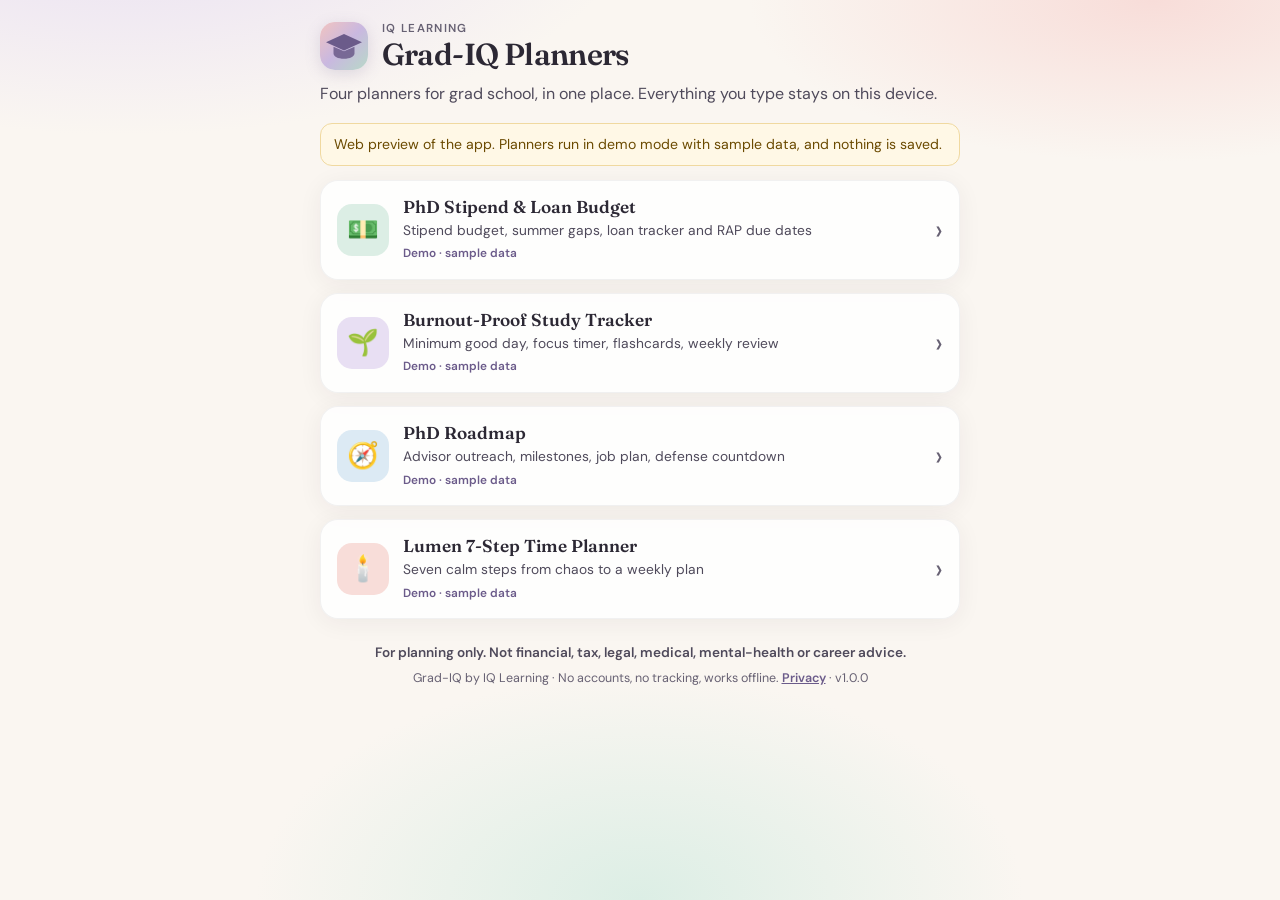
==== index.html @ fe8b84c4 "Grad-IQ Planners app: web preview (demo planners only)" ====
<!DOCTYPE html>
<html lang="en">
<head>
<meta charset="UTF-8">
<meta name="viewport" content="width=device-width, initial-scale=1, viewport-fit=cover">
<meta name="theme-color" content="#faf6f1">
<meta http-equiv="Content-Security-Policy" content="default-src 'self'; img-src 'self' data: blob:; style-src 'self' 'unsafe-inline'; script-src 'self' 'unsafe-inline'; font-src 'self'; connect-src 'self' blob: data:">
<title>Grad-IQ Planners</title>
<link rel="icon" href="shell/logo.svg" type="image/svg+xml">
<link rel="stylesheet" href="shell/fonts.css">
<link rel="stylesheet" href="shell/home.css">
</head>
<body class="home">
<header class="home-head">
  <div class="brand-row">
    <img src="shell/logo.svg" alt="" class="logo" width="48" height="48">
    <div>
      <p class="eyebrow">IQ Learning</p>
      <h1>Grad-IQ Planners</h1>
    </div>
  </div>
  <p class="lede">Four planners for grad school, in one place. Everything you type stays on this device.</p>
  <p class="mode-note" id="mode-note" hidden></p>
</header>
<main class="tiles" id="tiles" aria-label="Planners"></main>
<footer class="home-foot">
  <p class="disclaimer">For planning only. Not financial, tax, legal, medical, mental-health or career advice.</p>
  <p class="small">Grad-IQ by IQ Learning · No accounts, no tracking, works offline. <a href="privacy.html">Privacy</a> · <span id="ver"></span></p>
</footer>
<script src="shell/mode.js"></script>
<script src="shell/bridge.js"></script>
<script src="shell/home.js"></script>
</body>
</html>
---- shell/fonts.css ----
/* Self-hosted fonts (SIL OFL, see fonts/OFL-*.txt). No third-party requests. */
@font-face { font-family: "DM Sans"; src: url("fonts/dmsans.woff2") format("woff2"); font-weight: 400 700; font-style: normal; font-display: swap; }
@font-face { font-family: "DM Sans"; src: url("fonts/dmsans-italic.woff2") format("woff2"); font-weight: 400; font-style: italic; font-display: swap; }
@font-face { font-family: "Fraunces"; src: url("fonts/fraunces.woff2") format("woff2"); font-weight: 500 700; font-style: normal; font-display: swap; }
---- shell/home.css ----
/* Grad-IQ Planners home. Palette matches the Grad-IQ planners (cream, blush, lavender, mint, sky; DM Sans + Fraunces). */
:root {
  --cream: #faf6f1; --blush: #f2c4c0; --blush-soft: #f8ddd9; --lavender: #c9b8e0; --lavender-soft: #e8dff3;
  --mint: #b8d9c8; --mint-soft: #dceee5; --sky: #b7d4e8; --sky-soft: #dceaf4;
  --ink: #2c2834; --ink-soft: #4f4a5b; --muted: #676173; --plum: #6b5b8a;
  --sat: var(--safe-area-inset-top, env(safe-area-inset-top, 0px));
  --sab: var(--safe-area-inset-bottom, env(safe-area-inset-bottom, 0px));
  --sal: var(--safe-area-inset-left, env(safe-area-inset-left, 0px));
  --sar: var(--safe-area-inset-right, env(safe-area-inset-right, 0px));
}
*, *::before, *::after { box-sizing: border-box; }
html { -webkit-text-size-adjust: 100%; }
body {
  margin: 0; min-height: 100vh; font-family: "DM Sans", system-ui, -apple-system, sans-serif; color: var(--ink); line-height: 1.5;
  background: radial-gradient(ellipse 80% 50% at 10% -10%, var(--lavender-soft), transparent 50%),
    radial-gradient(ellipse 70% 40% at 90% 0%, var(--blush-soft), transparent 45%),
    radial-gradient(ellipse 60% 50% at 50% 100%, var(--mint-soft), transparent 50%), var(--cream);
  background-attachment: fixed;
  padding: calc(var(--sat) + 1.25rem) calc(var(--sar) + 1.1rem) calc(var(--sab) + 1.25rem) calc(var(--sal) + 1.1rem);
  -webkit-tap-highlight-color: transparent;
}
.home-head, .tiles, .home-foot { max-width: 640px; margin: 0 auto; }
.brand-row { display: flex; align-items: center; gap: .85rem; margin-bottom: .6rem; }
.logo { width: 48px; height: 48px; border-radius: 15px; box-shadow: 0 4px 16px rgba(107,91,138,.18); }
.eyebrow { font-size: .72rem; font-weight: 600; letter-spacing: .12em; text-transform: uppercase; color: var(--muted); margin: 0; }
h1 { font-family: "Fraunces", Georgia, serif; font-weight: 600; font-size: 1.9rem; letter-spacing: -.02em; line-height: 1.15; margin: 0; }
.lede { color: var(--ink-soft); margin: 0 0 1.1rem; }
.mode-note { background: #fff8e6; border: 1px solid #f0d9a0; color: #6b4a00; border-radius: 12px; padding: .6rem .8rem; font-size: .88rem; }
.tiles { display: grid; gap: .8rem; }
.tile {
  display: flex; align-items: center; gap: .9rem; padding: 1rem 1rem; border-radius: 18px; text-decoration: none; color: var(--ink);
  background: rgba(255,255,255,.82); border: 1px solid rgba(44,40,52,.06); box-shadow: 0 4px 24px rgba(44,40,52,.06);
  min-height: 88px; transition: transform .12s ease;
}
.tile:active { transform: scale(.985); }
.tile:focus-visible { outline: 3px solid #8a6fa8; outline-offset: 2px; }
.tile-icon { width: 52px; height: 52px; flex: none; border-radius: 15px; display: grid; place-items: center; font-size: 1.6rem; }
.mint .tile-icon { background: var(--mint-soft); } .lavender .tile-icon { background: var(--lavender-soft); }
.sky .tile-icon { background: var(--sky-soft); } .blush .tile-icon { background: var(--blush-soft); }
.tile-text { display: flex; flex-direction: column; min-width: 0; flex: 1; }
.tile-text strong { font-family: "Fraunces", Georgia, serif; font-weight: 600; font-size: 1.08rem; line-height: 1.2; }
.tile-sub { font-size: .86rem; color: var(--ink-soft); margin-top: .15rem; }
.tile-status { font-size: .74rem; color: var(--plum); font-weight: 600; margin-top: .3rem; }
.chev { font-size: 1.8rem; color: var(--muted); line-height: 1; }
.home-foot { margin-top: 1.5rem; color: var(--muted); font-size: .85rem; text-align: center; }
.disclaimer { font-weight: 600; color: var(--ink-soft); margin: 0 0 .3rem; }
.small { margin: 0; font-size: .78rem; }
.home-foot a { color: var(--plum); font-weight: 600; }
.doc-main { max-width: 640px; margin: 0 auto; }
.doc-main h1 { margin-bottom: .4rem; }
.doc-main h2 { font-family: "Fraunces", Georgia, serif; font-weight: 600; font-size: 1.15rem; margin: 1.4rem 0 .4rem; }
.doc-main ul { padding-left: 1.2rem; } .doc-main li { margin-bottom: .45rem; }
.back { display: inline-flex; min-height: 40px; align-items: center; padding: 0 .9rem; border-radius: 999px; background: #fff; border: 1px solid rgba(44,40,52,.1); color: var(--plum); font-weight: 600; text-decoration: none; }
.todo { background: #fff8e6; padding: 0 .3rem; border-radius: 4px; }
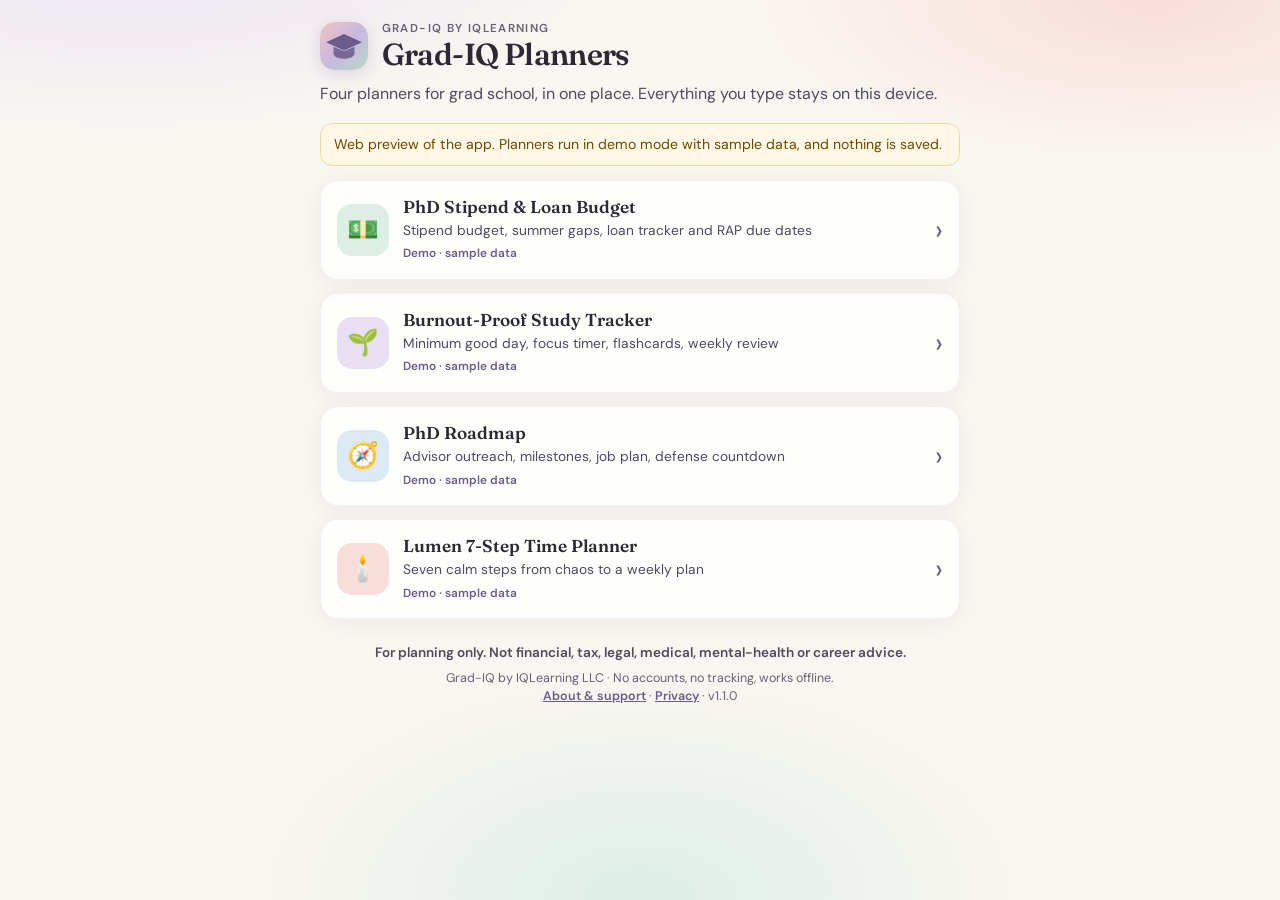
==== commit bd827e9a: "Preview: v1.1.0 home shell (About & support page, updated privacy policy); still demo planners only" ====
--- a/index.html
+++ b/index.html
@@ -15,19 +15,20 @@
   <div class="brand-row">
     <img src="shell/logo.svg" alt="" class="logo" width="48" height="48">
     <div>
-      <p class="eyebrow">IQ Learning</p>
+      <p class="eyebrow">Grad-IQ by IQLearning</p>
       <h1>Grad-IQ Planners</h1>
     </div>
   </div>
-  <p class="lede">Four planners for grad school, in one place. Everything you type stays on this device.</p>
+  <p class="lede" id="lede">Four planners for grad school, in one place. Everything you type stays on this device.</p>
   <p class="mode-note" id="mode-note" hidden></p>
 </header>
 <main class="tiles" id="tiles" aria-label="Planners"></main>
 <footer class="home-foot">
   <p class="disclaimer">For planning only. Not financial, tax, legal, medical, mental-health or career advice.</p>
-  <p class="small">Grad-IQ by IQ Learning · No accounts, no tracking, works offline. <a href="privacy.html">Privacy</a> · <span id="ver"></span></p>
+  <p class="small">Grad-IQ by IQLearning LLC · No accounts, no tracking, works offline.<br><a href="about.html" id="about-link">About &amp; support</a> · <a href="privacy.html">Privacy</a> · <span id="ver"></span></p>
 </footer>
 <script src="shell/mode.js"></script>
+<script src="shell/store.js"></script>
 <script src="shell/bridge.js"></script>
 <script src="shell/home.js"></script>
 </body>
--- a/shell/home.css
+++ b/shell/home.css
@@ -52,3 +52,25 @@
 .doc-main ul { padding-left: 1.2rem; } .doc-main li { margin-bottom: .45rem; }
 .back { display: inline-flex; min-height: 40px; align-items: center; padding: 0 .9rem; border-radius: 999px; background: #fff; border: 1px solid rgba(44,40,52,.1); color: var(--plum); font-weight: 600; text-decoration: none; }
 .todo { background: #fff8e6; padding: 0 .3rem; border-radius: 4px; }
+/* unlock / about */
+.panel { max-width: 640px; margin: 0 auto 1rem; background: rgba(255,255,255,.86); border: 1px solid rgba(44,40,52,.07); border-radius: 18px; padding: 1rem 1.05rem; box-shadow: 0 4px 24px rgba(44,40,52,.06); }
+.panel h2 { font-family: "Fraunces", Georgia, serif; font-weight: 600; font-size: 1.12rem; margin: 0 0 .35rem; }
+.panel p { margin: .3rem 0; }
+.unlock-cta { display: flex; align-items: center; gap: .8rem; text-decoration: none; color: var(--ink); background: linear-gradient(135deg, var(--lavender-soft), var(--blush-soft)); }
+.unlock-cta .uc-text { flex: 1; } .unlock-cta strong { font-family: "Fraunces", Georgia, serif; font-size: 1.05rem; }
+.unlock-cta .uc-sub { display: block; font-size: .85rem; color: var(--ink-soft); }
+.btn { display: inline-flex; align-items: center; justify-content: center; min-height: 48px; padding: 0 1.2rem; border-radius: 999px; border: 1px solid rgba(44,40,52,.12); background: #fff; color: var(--plum); font: 600 1rem "DM Sans", system-ui, sans-serif; text-decoration: none; cursor: pointer; }
+.btn.primary { background: var(--plum); border-color: var(--plum); color: #fff; width: 100%; font-size: 1.05rem; }
+.btn[disabled] { opacity: .55; cursor: default; }
+.btn.block { width: 100%; margin-top: .6rem; }
+.btn.sm { min-height: 40px; font-size: .9rem; padding: 0 .9rem; }
+.feat { list-style: none; padding: 0; margin: .6rem 0 1rem; } .feat li { padding-left: 1.6rem; position: relative; margin: .45rem 0; }
+.feat li::before { content: "✓"; position: absolute; left: .2rem; color: var(--plum); font-weight: 700; }
+.status-line { min-height: 1.4em; font-size: .9rem; color: var(--ink-soft); margin-top: .6rem !important; }
+.test-banner { background: #fff1c2; border: 1px dashed #c99a00; color: #5c4300; border-radius: 12px; padding: .5rem .75rem; font-size: .85rem; font-weight: 600; margin: .6rem 0; }
+.ok-badge { display: inline-block; background: var(--mint-soft); color: #1f5a3c; font-weight: 700; border-radius: 999px; padding: .25rem .7rem; font-size: .85rem; }
+.dev { border-style: dashed; } .dev .btn { margin: .3rem .3rem 0 0; }
+.kv-row { display: flex; justify-content: space-between; gap: 1rem; border-bottom: 1px solid rgba(44,40,52,.06); padding: .45rem 0; font-size: .92rem; } .kv-row:last-child { border-bottom: 0; }
+.kv-row span:first-child { color: var(--muted); }
+.doc-main a:not(.back):not(.btn) { color: var(--plum); font-weight: 600; }
+[hidden] { display: none !important; }
